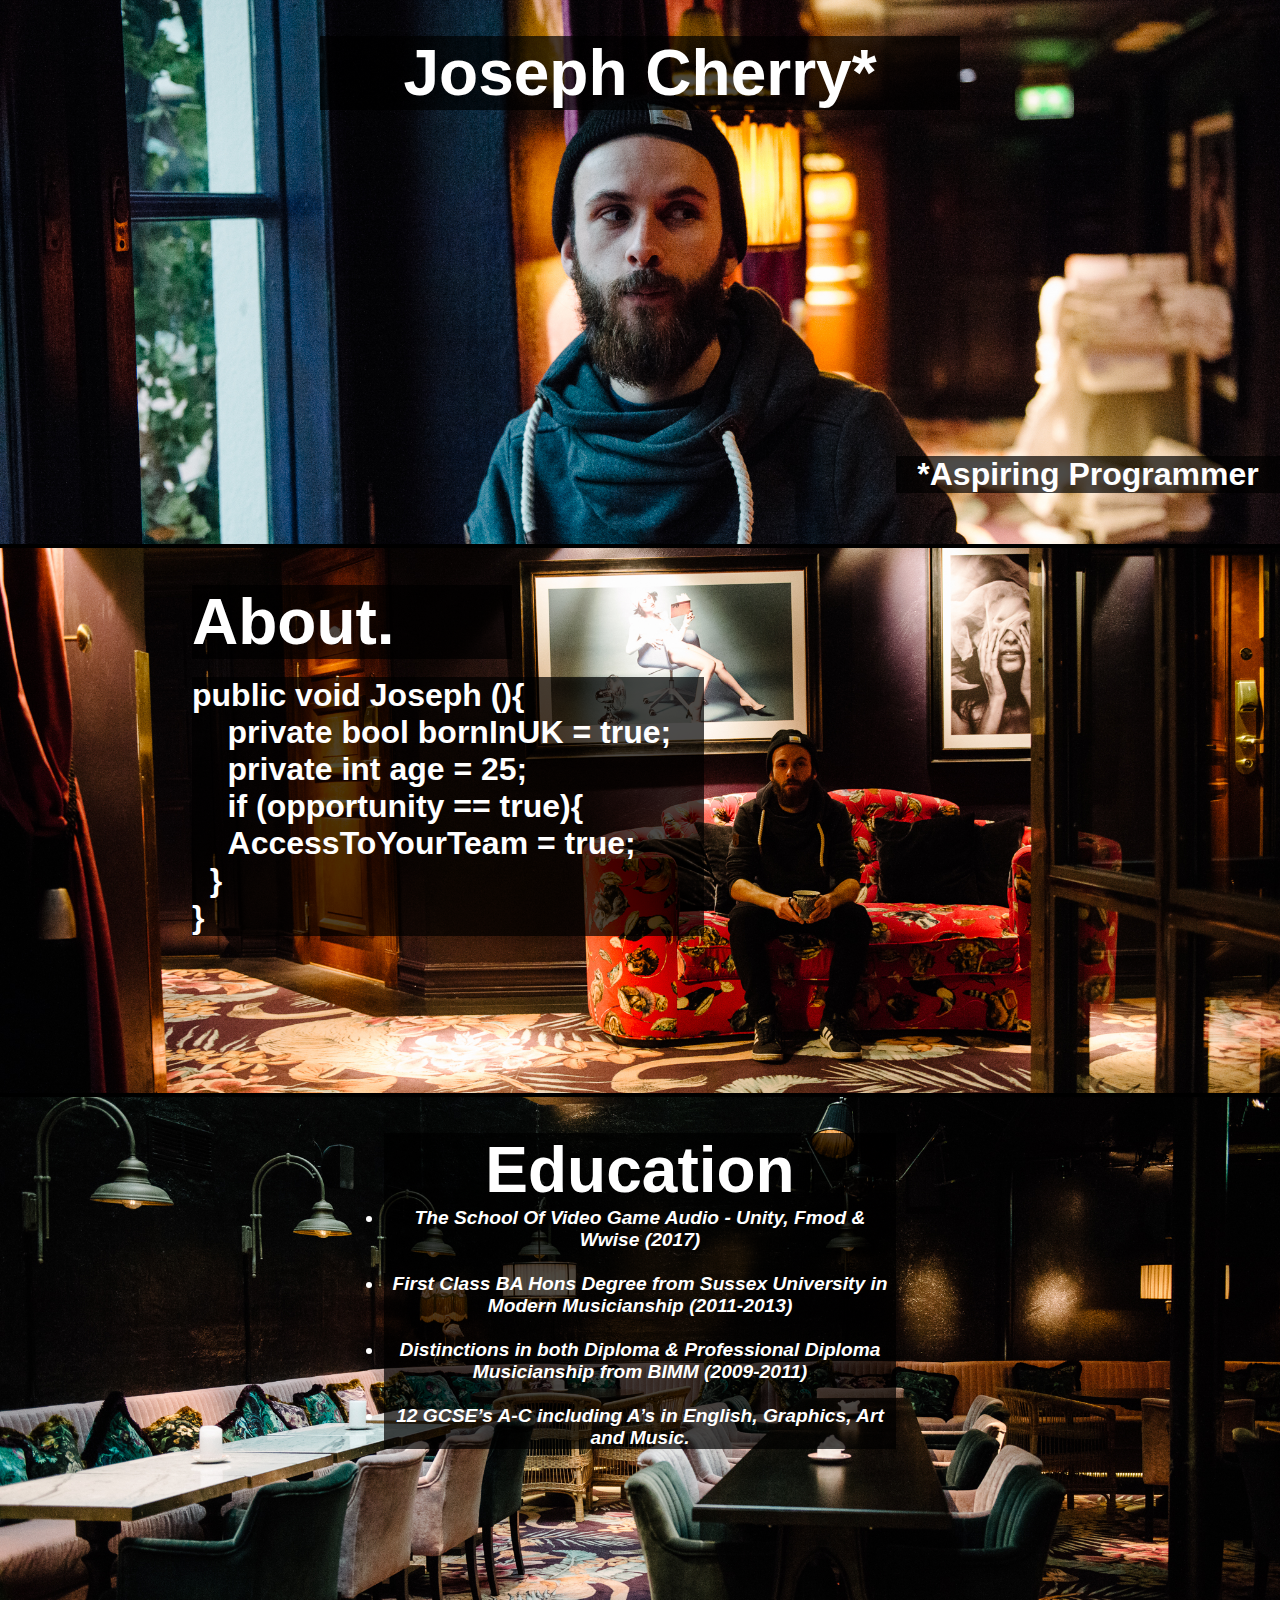
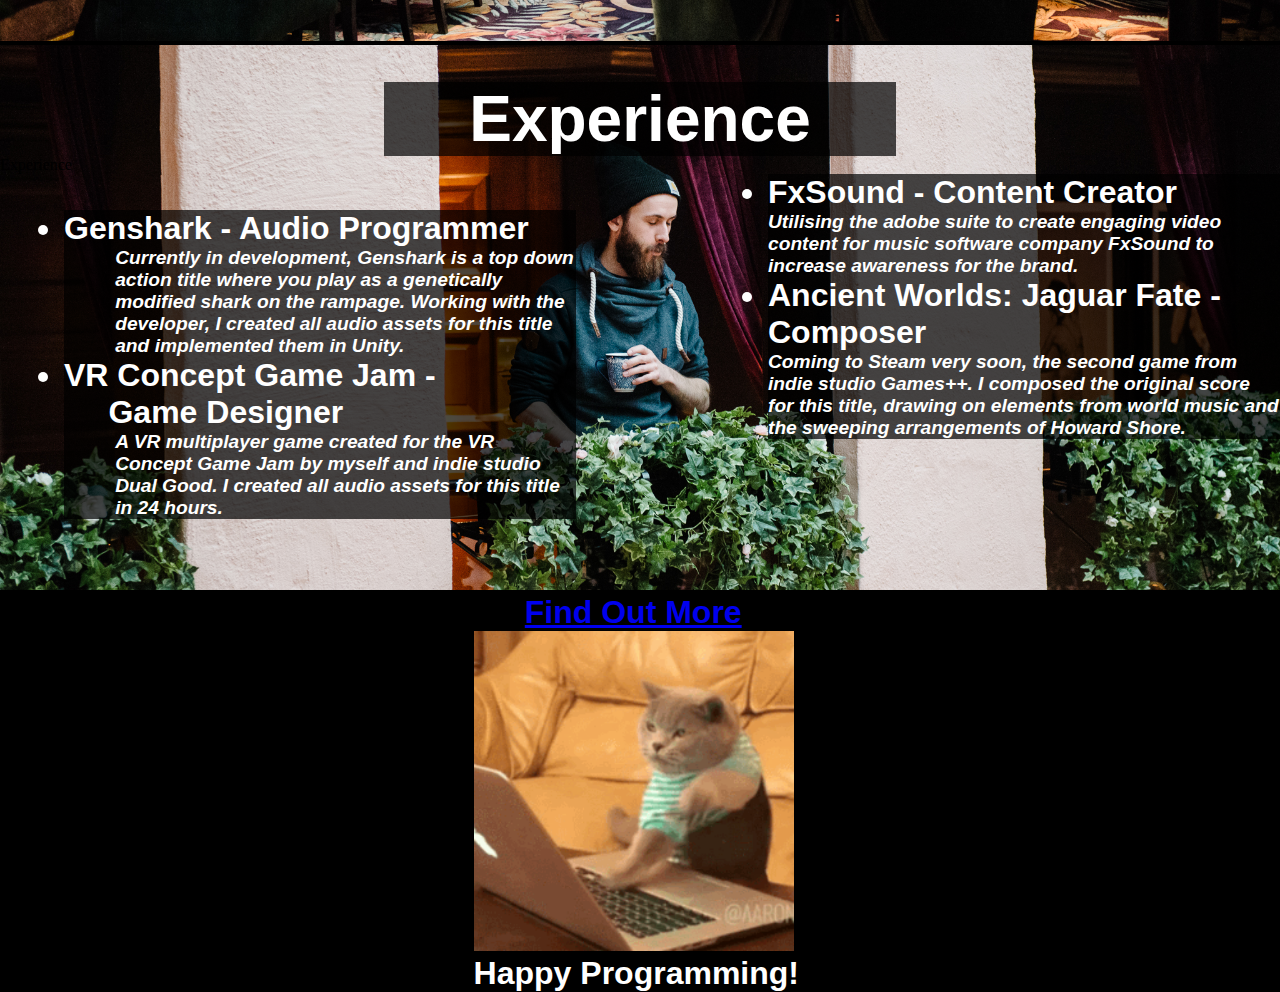
==== week1-homework/index.html @ 80b0f6b5 "Rename CV-WK1.html to index.html" ====
<!DOCTYPE html>
<html lang="en-UK">
<head>
    <meta charset="utf-8" />
    <meta name="viewport" content="width=device-width, initial-scale=1">
    <link rel="stylesheet" href="CV-WK1.css">
    <title> Joseph Cherry CV</title>
</head>
<body>
    <div class ="home-wrapper">
        <img src="Background2.jpg">
        <div class="home-text-wrapper" alt="Picture of Joseph">
            <h1>Joseph Cherry*</h1>
            <h2>*Aspiring Programmer</h2>
        </div>
    </div>
    <div class ="about-wrapper">
        <img src="Background1.jpg" alt="Picture of Joseph on Sofa">
            <div class="about-text-wrapper">
                <h2>About.</h2>
                <br>
                <h3>public void Joseph (){<br>
                  
                    &nbsp; &nbsp;&nbsp;private bool bornInUK = true;<br>
                    &nbsp; &nbsp;&nbsp;private int age = 25;<br>
                    &nbsp; &nbsp;&nbsp;if (opportunity == true){<br>
                    &nbsp; &nbsp;&nbsp;AccessToYourTeam = true;<br>
                    &nbsp;&nbsp;}<br>	 
                    }
                </h3>
                
               
            </div>
     </div>
     <div class ="education-wrapper">
         <img src="Background3.jpg" alt="Picture of plush meeting room">
         <div class="education-text-wrapper">
             <h2>Education</h2>
             <h3>
                <ul>
                    <li> The School Of Video Game Audio - Unity, Fmod & Wwise (2017)<br><br>
                    <li> First Class BA Hons Degree from Sussex University in Modern Musicianship (2011-2013)<br><br>
                    <li> Distinctions in both Diploma & Professional Diploma Musicianship from BIMM (2009-2011)<br><br> 
                    <li> 12 GCSE’s A-C including A’s in English, Graphics, Art and Music.
                </ul>
            </h3>
        </div>
    </div>
    <div class="experience-wrapper">
        <img src="Background4.jpg" alt="Picture of Joseph on hotel balcony">
        <div class="experience-text1-wrapper">
                <h2>Experience</h2>
                Experience  
                    <h3>
                        <ul>
                        <li> FxSound - Content Creator
                        <p> 
                        Utilising the adobe suite to create engaging video content for music software company FxSound
                        to increase awareness for the brand. 
                        </p></li>
                        <li>Ancient Worlds: Jaguar Fate - Composer 
                        <p>Coming to Steam very soon, the second game from indie studio Games++. 
                        I composed the original score for this title, 
                        drawing on elements from world music and the sweeping arrangements of Howard Shore.</p></li>
                        </ul> 
                    </h3>
        </div>
        <div class="experience-text2-wrapper">
                <h3>
                    <ul>
                    <li>Genshark - Audio Programmer
                    <p>Currently in development, 
                        Genshark is a top down action title where you play as a genetically modified shark on the rampage. 
                        Working with the developer, I created all audio assets for this title and implemented them in Unity. 
                    </p></li>
                    <li>VR Concept Game Jam -<br>  &nbsp; &nbsp; &nbsp;Game Designer
                    <p>A VR multiplayer game created for the VR Concept Game Jam by myself and indie studio Dual Good. 
                        I created all audio assets for this title in 24 hours.</p></li> 
                    </ul>     
                </h3>   
        </div>
    </div> 
    <div class="closer-wrapper">
        <h3>
            <a href="http://www.gongkreeper.com/"> Find Out More</a>
        </h3>
        <img src ="programming-cat.gif" alt ="Gif of Cat Programming">
        <h4>Happy Programming!</h4>
    </div>   
</body>
</html>
---- week1-homework/CV-WK1.css ----
*{
    padding: 0;
    margin: 0;
}

body{
    width: 100%;
    height: 100%;
    background: rgb(0, 0, 0)
}

.home-wrapper{
    display: block;
    margin-left: auto;
    margin-right: auto;
    width: 100%;
    
}

.home-wrapper img{
    
    width: 100%
}

.home-text-wrapper{
    width: 100%;
    position: absolute;
    margin-top: -10%;
}

.home-text-wrapper h1{
    width: 50%;
    margin-left: 25%;
    margin-top: -30%;
    text-align: center;
    color: rgb(255,255,255);
    font-size: 5vw;
    font-family: Arial;
    background: rgba(0, 0, 0, 0.7);
}

.home-text-wrapper h2, u {
    width: 30%;
    margin-top: 27%;
    margin-left: 70%;
    text-align: center;
    color: rgb(255,255,255);
    font-size: 2.5vw;
    font-family: Arial;
    background: rgba(0, 0, 0, 0.7);
}

.about-wrapper {
    display: block;
    margin-left: auto;
    margin-right: auto;
    width: 100%;

}

.about-wrapper img{
  
    width: 100%;
    
}
.about-text-wrapper{
    width: 100%;
    position: absolute;
    margin-top: -40%;
}

.about-text-wrapper h2 {
    width: 25%;
    margin-left: 15%;
    text-align: left;
    color: rgb(255,255,255);
    font-size: 5vw;
    font-family: Arial;
    background: rgba(0, 0, 0, 0.7);


}

.about-text-wrapper h3 {
    width: 40%;
    margin-left: 15%;
    text-align: left;
    color: rgb(255,255,255);
    font-size: 2.5vw;
    font-family: Arial;
    background: rgba(0, 0, 0, 0.7);

}

.education-wrapper{
    display: block;
    margin-left: auto;
    margin-right: auto;
    width: 100%;

}

.education-wrapper img{
    width: 100%;
   
}
.education-text-wrapper{
    width: 100%;
    position: absolute;
    margin-top: -40%; 
}
.education-text-wrapper h2{
    width: 40%;
    margin-left: 30%;
    text-align: center;
    color: rgb(255,255,255);
    font-size: 5vw;
    font-family: Arial;
    background: rgba(0, 0, 0, 0.7);
}

.education-text-wrapper h3{
    width: 40%;
    margin-left: 30%;
    text-align: center;
    color: rgb(255,255,255);
    font-size: 1.5vw;
    font-family: Arial;
    background: rgba(0, 0, 0, 0.7);
    font-style: italic;
}

.experience-wrapper{
    display: block;
    margin-left: auto;
    margin-right: auto;
    width: 100%;

}

.experience-wrapper img{
    width: 100%;
   
}
.experience-text1-wrapper{
    width: 100%;
    position: absolute;
    margin-top: -40%; 
}

.experience-text1-wrapper h2{
    width: 40%;
    margin-left: 30%;
    text-align: center;
    color: rgb(255,255,255);
    font-size: 5vw;
    font-family: Arial;
    background: rgba(0, 0, 0, 0.7);
}

.experience-text1-wrapper h3{
    width: 40%;
    margin-left: 60%;
    text-align: left;
    color: rgb(255,255,255);
    font-size: 2.5vw;
    font-family: Arial;
    background: rgba(0, 0, 0, 0.7);
}

.experience-text1-wrapper p{
    font-size: 1.5vw;
    font-style: italic;
}

.experience-text2-wrapper{
    width: 100%;
    position: absolute;
    margin-top: -30%; 
}

.experience-text2-wrapper h3{
    width: 40%;
    margin-left: 5%;
    text-align: left;
    color: rgb(255,255,255);
    font-size: 2.5vw;
    font-family: Arial;
    background: rgba(0, 0, 0, 0.7);
}

.experience-text2-wrapper p{
    font-size: 1.5vw;
    margin-left: 10%;
    font-style: italic;
}

.closer-wrapper{
    display: block;
    margin-left: auto;
    margin-right: auto;
    width: 100%;
    height: 100%;
    background:black;
    font-family: Arial;
    color:white;

}

.closer-wrapper img {
width: 25%;    
margin-left: 37%;
}

.closer-wrapper h3{
padding-left: 41%;
font-size: 2.5vw;
}


.closer-wrapper h4{
padding-left: 37%;
font-size: 2.5vw;
}
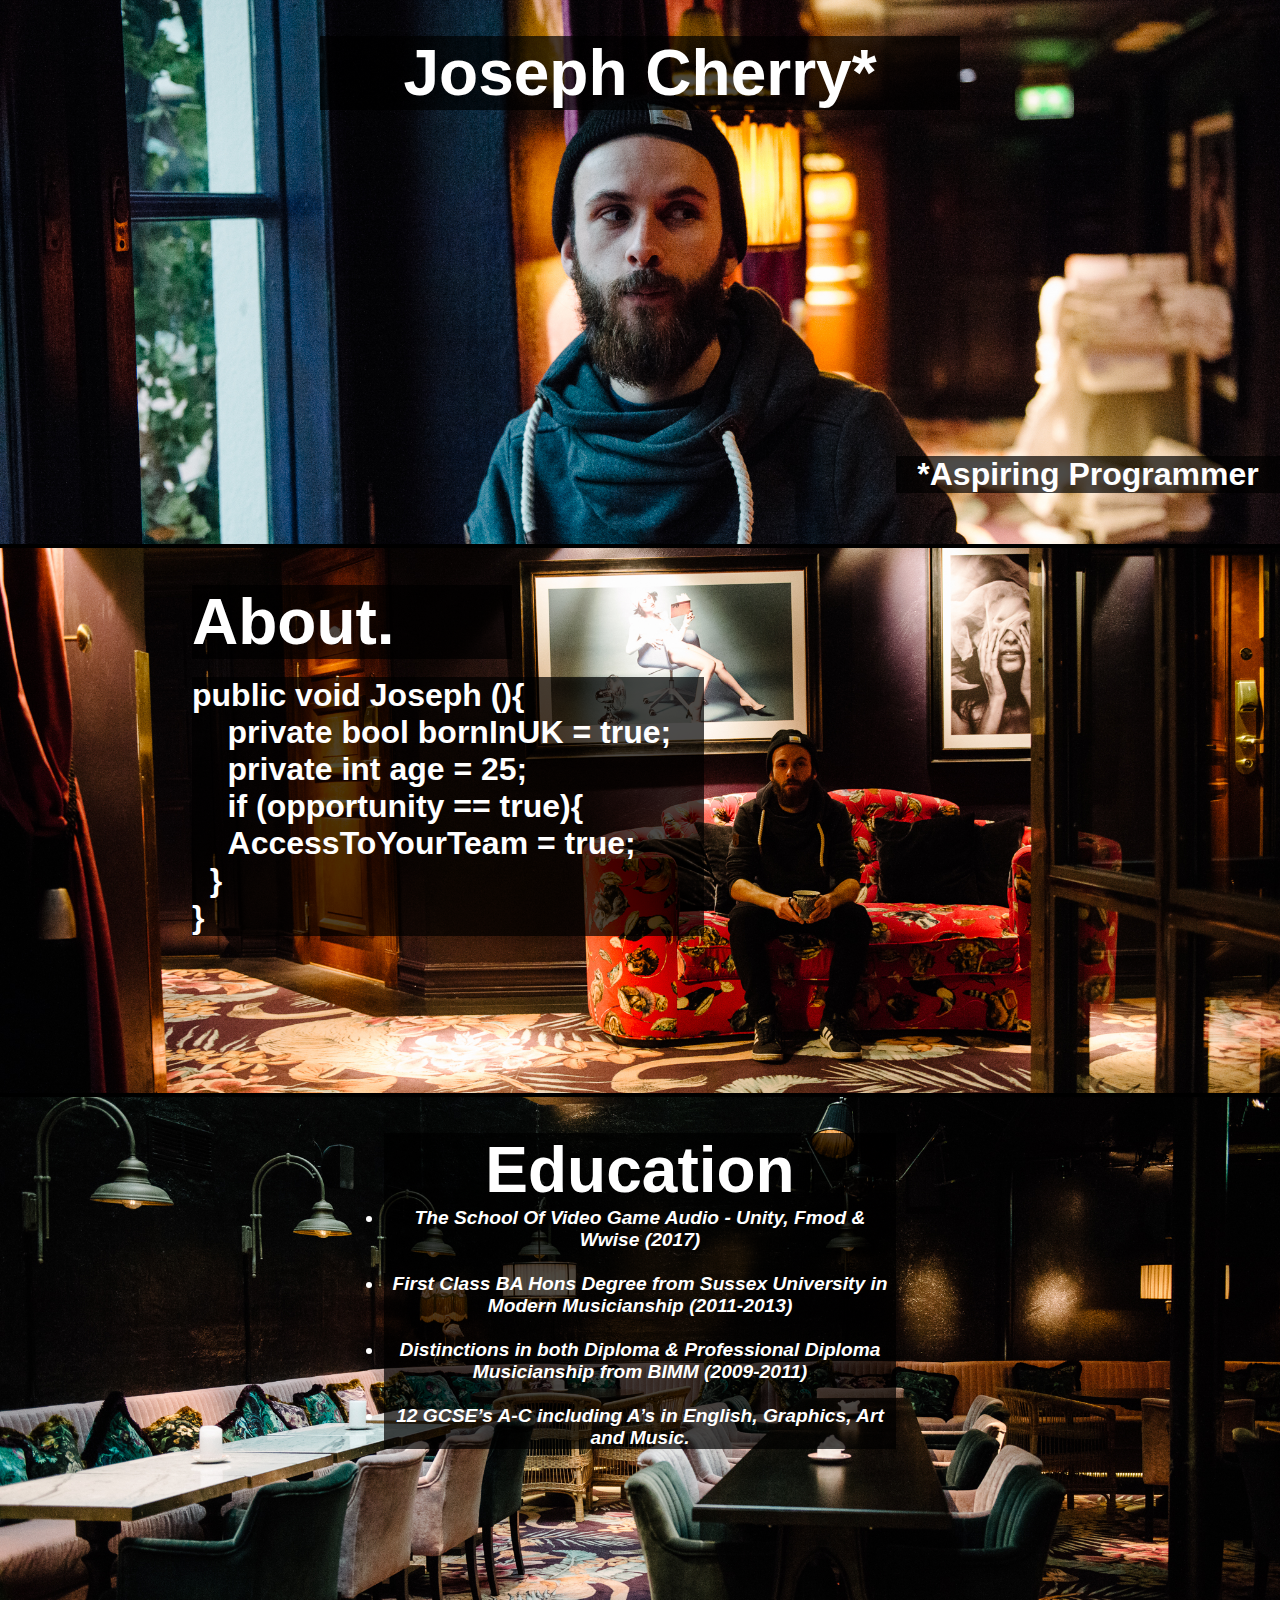
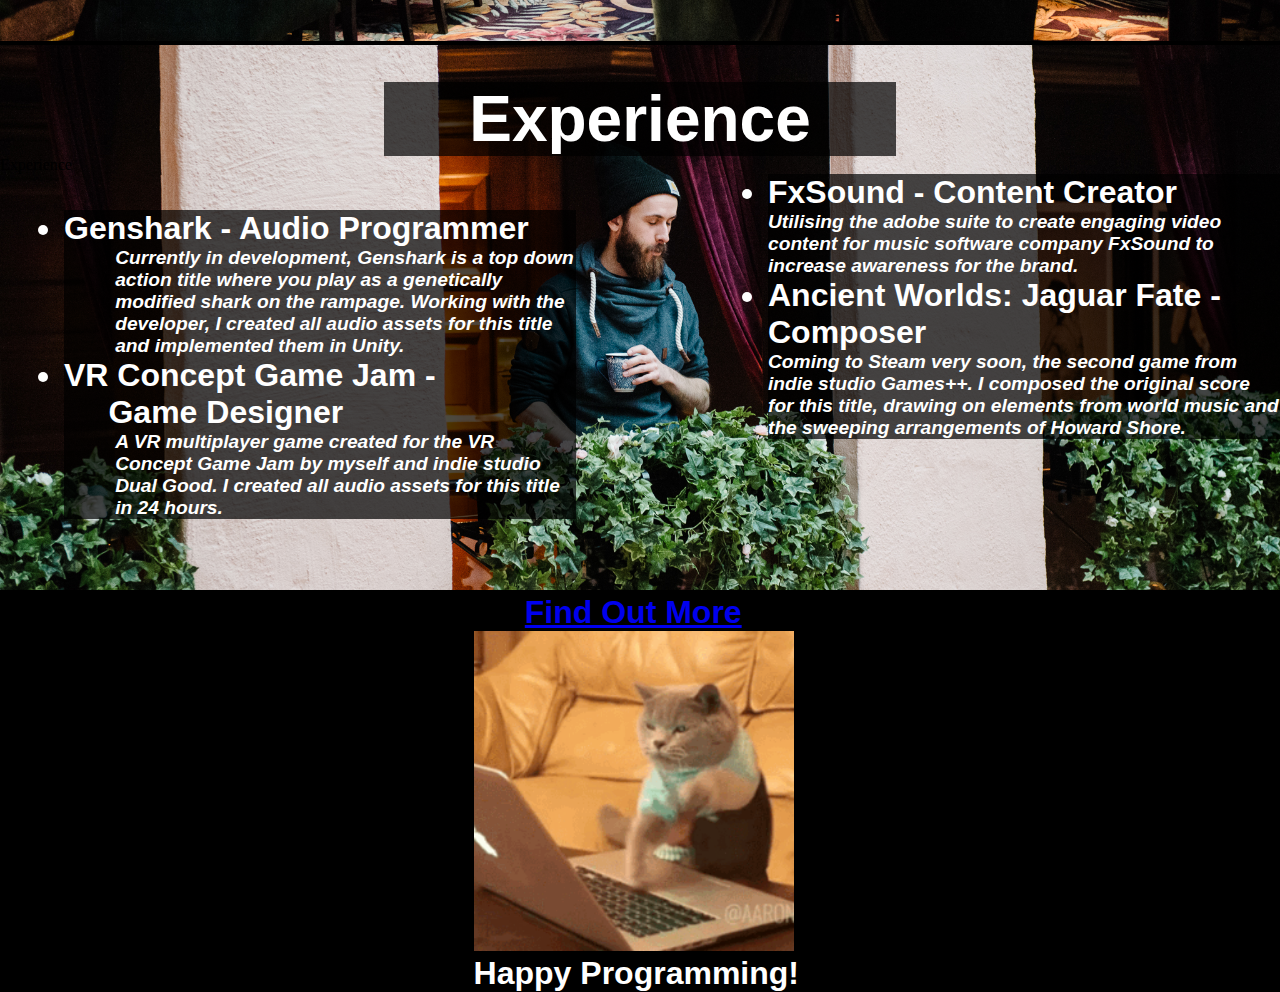
==== commit f947aaa9: "Update index.html" ====
--- a/week1-homework/index.html
+++ b/week1-homework/index.html
@@ -3,7 +3,7 @@
 <head>
     <meta charset="utf-8" />
     <meta name="viewport" content="width=device-width, initial-scale=1">
-    <link rel="stylesheet" href="CV-WK1.css">
+    <link rel="stylesheet" href="main.css">
     <title> Joseph Cherry CV</title>
 </head>
 <body>
--- a/week1-homework/main.css
+++ b/week1-homework/main.css
@@ -0,0 +1,224 @@
+*{
+    padding: 0;
+    margin: 0;
+}
+
+body{
+    width: 100%;
+    height: 100%;
+    background: rgb(0, 0, 0)
+}
+
+.home-wrapper{
+    display: block;
+    margin-left: auto;
+    margin-right: auto;
+    width: 100%;
+    
+}
+
+.home-wrapper img{
+    
+    width: 100%
+}
+
+.home-text-wrapper{
+    width: 100%;
+    position: absolute;
+    margin-top: -10%;
+}
+
+.home-text-wrapper h1{
+    width: 50%;
+    margin-left: 25%;
+    margin-top: -30%;
+    text-align: center;
+    color: rgb(255,255,255);
+    font-size: 5vw;
+    font-family: Arial;
+    background: rgba(0, 0, 0, 0.7);
+}
+
+.home-text-wrapper h2, u {
+    width: 30%;
+    margin-top: 27%;
+    margin-left: 70%;
+    text-align: center;
+    color: rgb(255,255,255);
+    font-size: 2.5vw;
+    font-family: Arial;
+    background: rgba(0, 0, 0, 0.7);
+}
+
+.about-wrapper {
+    display: block;
+    margin-left: auto;
+    margin-right: auto;
+    width: 100%;
+
+}
+
+.about-wrapper img{
+  
+    width: 100%;
+    
+}
+.about-text-wrapper{
+    width: 100%;
+    position: absolute;
+    margin-top: -40%;
+}
+
+.about-text-wrapper h2 {
+    width: 25%;
+    margin-left: 15%;
+    text-align: left;
+    color: rgb(255,255,255);
+    font-size: 5vw;
+    font-family: Arial;
+    background: rgba(0, 0, 0, 0.7);
+
+
+}
+
+.about-text-wrapper h3 {
+    width: 40%;
+    margin-left: 15%;
+    text-align: left;
+    color: rgb(255,255,255);
+    font-size: 2.5vw;
+    font-family: Arial;
+    background: rgba(0, 0, 0, 0.7);
+
+}
+
+.education-wrapper{
+    display: block;
+    margin-left: auto;
+    margin-right: auto;
+    width: 100%;
+
+}
+
+.education-wrapper img{
+    width: 100%;
+   
+}
+.education-text-wrapper{
+    width: 100%;
+    position: absolute;
+    margin-top: -40%; 
+}
+.education-text-wrapper h2{
+    width: 40%;
+    margin-left: 30%;
+    text-align: center;
+    color: rgb(255,255,255);
+    font-size: 5vw;
+    font-family: Arial;
+    background: rgba(0, 0, 0, 0.7);
+}
+
+.education-text-wrapper h3{
+    width: 40%;
+    margin-left: 30%;
+    text-align: center;
+    color: rgb(255,255,255);
+    font-size: 1.5vw;
+    font-family: Arial;
+    background: rgba(0, 0, 0, 0.7);
+    font-style: italic;
+}
+
+.experience-wrapper{
+    display: block;
+    margin-left: auto;
+    margin-right: auto;
+    width: 100%;
+
+}
+
+.experience-wrapper img{
+    width: 100%;
+   
+}
+.experience-text1-wrapper{
+    width: 100%;
+    position: absolute;
+    margin-top: -40%; 
+}
+
+.experience-text1-wrapper h2{
+    width: 40%;
+    margin-left: 30%;
+    text-align: center;
+    color: rgb(255,255,255);
+    font-size: 5vw;
+    font-family: Arial;
+    background: rgba(0, 0, 0, 0.7);
+}
+
+.experience-text1-wrapper h3{
+    width: 40%;
+    margin-left: 60%;
+    text-align: left;
+    color: rgb(255,255,255);
+    font-size: 2.5vw;
+    font-family: Arial;
+    background: rgba(0, 0, 0, 0.7);
+}
+
+.experience-text1-wrapper p{
+    font-size: 1.5vw;
+    font-style: italic;
+}
+
+.experience-text2-wrapper{
+    width: 100%;
+    position: absolute;
+    margin-top: -30%; 
+}
+
+.experience-text2-wrapper h3{
+    width: 40%;
+    margin-left: 5%;
+    text-align: left;
+    color: rgb(255,255,255);
+    font-size: 2.5vw;
+    font-family: Arial;
+    background: rgba(0, 0, 0, 0.7);
+}
+
+.experience-text2-wrapper p{
+    font-size: 1.5vw;
+    margin-left: 10%;
+    font-style: italic;
+}
+
+.closer-wrapper{
+    display: block;
+    margin-left: auto;
+    margin-right: auto;
+    width: 100%;
+    height: 100%;
+    background:black;
+    font-family: Arial;
+    color:white;
+
+}
+
+.closer-wrapper img {
+width: 25%;    
+margin-left: 37%;
+}
+
+.closer-wrapper h3{
+padding-left: 41%;
+font-size: 2.5vw;
+}
+
+
+.closer-wrapper h4{
+padding-left: 37%;
+font-size: 2.5vw;
+}
